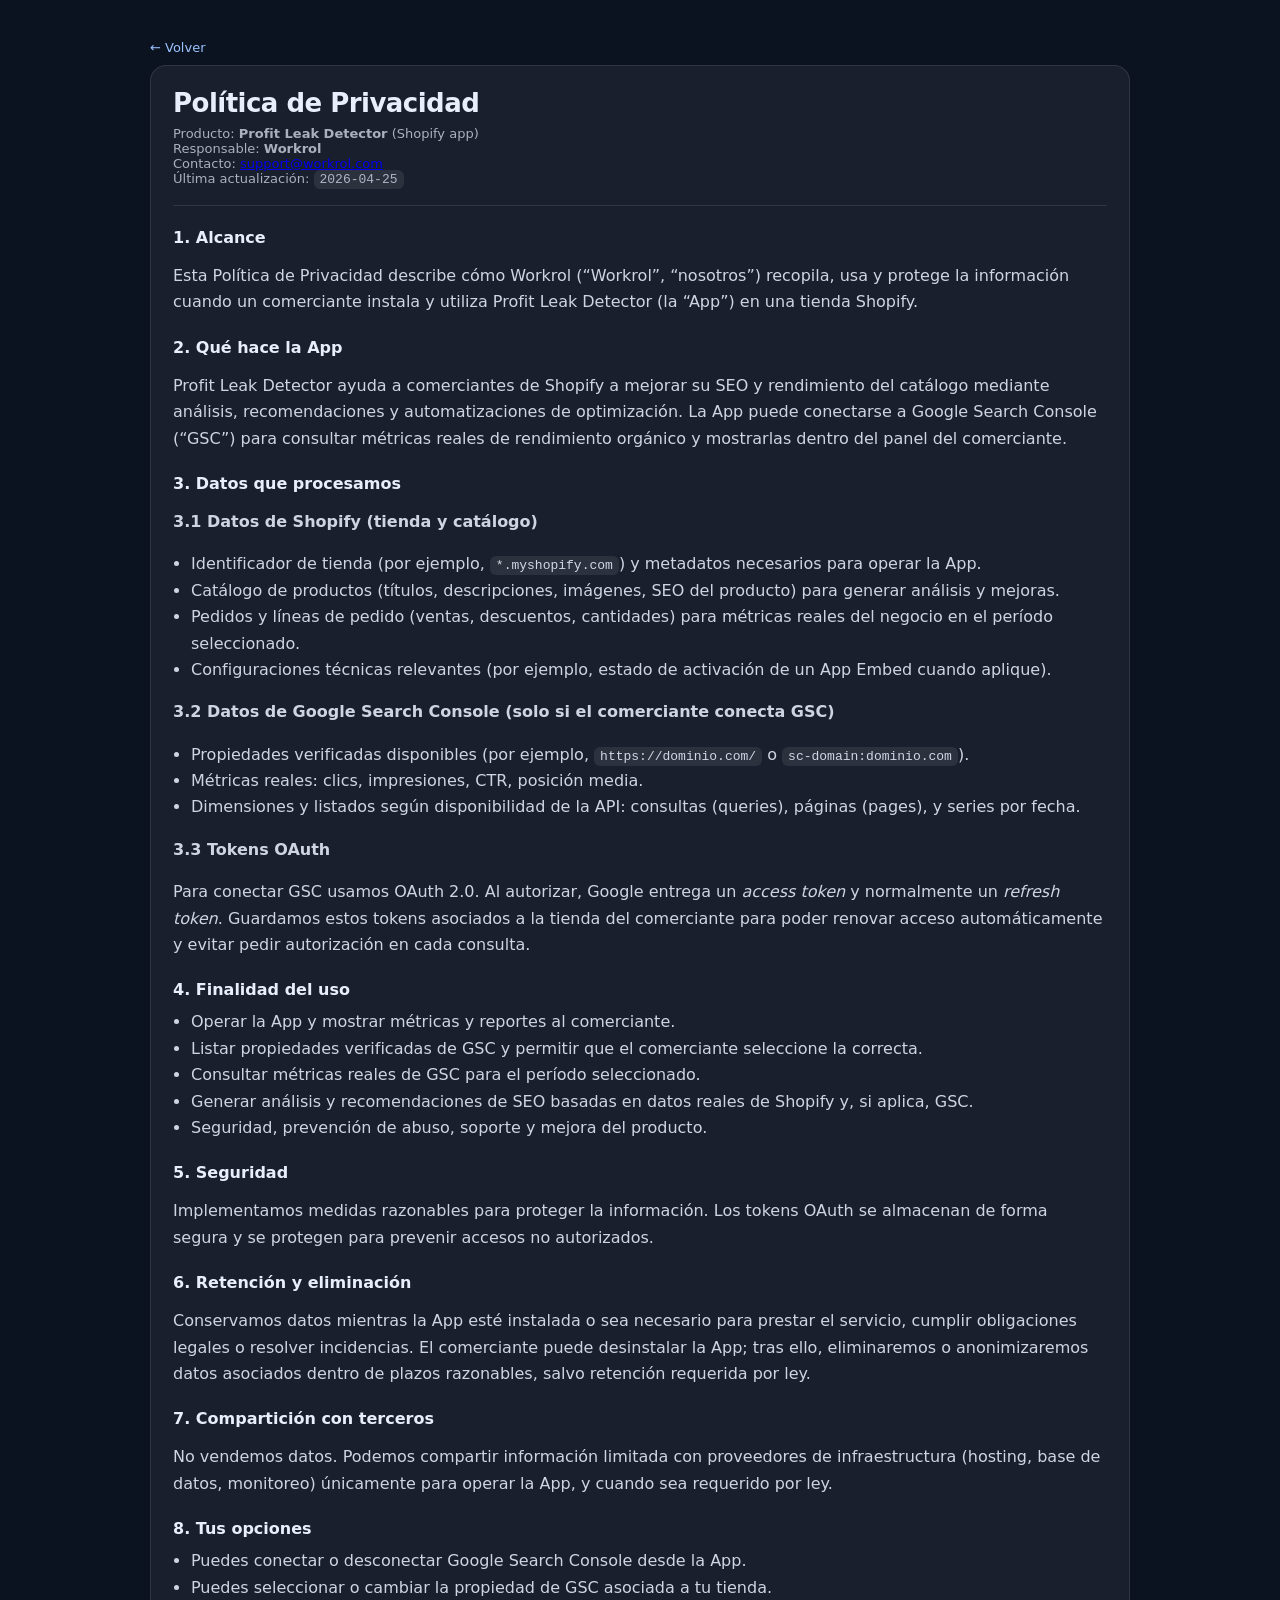
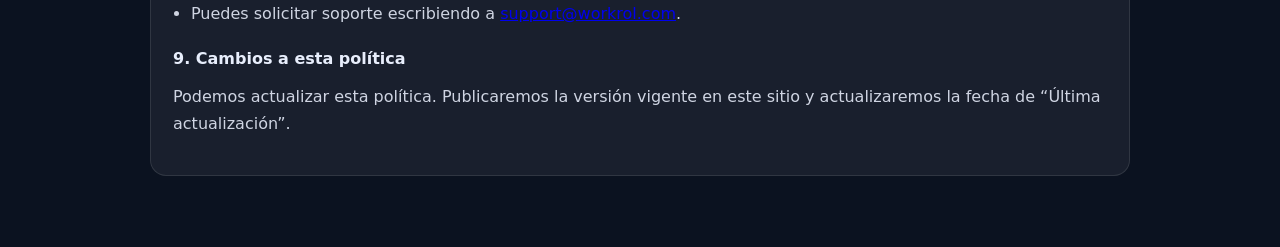
==== privacy.html @ 9bccf67a "Initial legal pages Made-with: Cursor" ====
<!doctype html>
<html lang="es">
  <head>
    <meta charset="utf-8" />
    <meta name="viewport" content="width=device-width, initial-scale=1" />
    <title>Política de Privacidad — Profit Leak Detector</title>
    <meta name="description" content="Política de Privacidad de Profit Leak Detector." />
    <style>
      :root { color-scheme: light; }
      body { font-family: ui-sans-serif, system-ui, -apple-system, Segoe UI, Roboto, Arial, sans-serif; margin: 0; background: #0b1220; color: #e8eefc; }
      .wrap { max-width: 980px; margin: 0 auto; padding: 40px 20px 72px; }
      .top a { color: #9cc3ff; text-decoration: none; }
      .top a:hover { text-decoration: underline; }
      .card { background: rgba(255,255,255,0.06); border: 1px solid rgba(255,255,255,0.10); border-radius: 16px; padding: 22px; }
      h1 { font-size: 26px; margin: 0 0 8px; letter-spacing: -0.02em; }
      h2 { font-size: 16px; margin: 22px 0 10px; }
      p, li { line-height: 1.65; color: rgba(232,238,252,0.88); }
      ul { margin: 10px 0; padding-left: 18px; }
      .muted { color: rgba(232,238,252,0.70); font-size: 13px; }
      code { background: rgba(255,255,255,0.08); padding: 2px 6px; border-radius: 6px; }
      .hr { height: 1px; background: rgba(255,255,255,0.10); margin: 18px 0; }
    </style>
  </head>
  <body>
    <div class="wrap">
      <div class="top muted" style="margin-bottom: 10px;">
        <a href="./index.html">← Volver</a>
      </div>
      <div class="card">
        <h1>Política de Privacidad</h1>
        <div class="muted">
          Producto: <strong>Profit Leak Detector</strong> (Shopify app)<br />
          Responsable: <strong>Workrol</strong><br />
          Contacto: <a href="mailto:support@workrol.com">support@workrol.com</a><br />
          Última actualización: <code>2026-04-25</code>
        </div>

        <div class="hr"></div>

        <h2>1. Alcance</h2>
        <p>
          Esta Política de Privacidad describe cómo Workrol (“Workrol”, “nosotros”) recopila, usa y protege la información
          cuando un comerciante instala y utiliza Profit Leak Detector (la “App”) en una tienda Shopify.
        </p>

        <h2>2. Qué hace la App</h2>
        <p>
          Profit Leak Detector ayuda a comerciantes de Shopify a mejorar su SEO y rendimiento del catálogo mediante análisis,
          recomendaciones y automatizaciones de optimización. La App puede conectarse a Google Search Console (“GSC”) para
          consultar métricas reales de rendimiento orgánico y mostrarlas dentro del panel del comerciante.
        </p>

        <h2>3. Datos que procesamos</h2>
        <p><strong>3.1 Datos de Shopify (tienda y catálogo)</strong></p>
        <ul>
          <li>Identificador de tienda (por ejemplo, <code>*.myshopify.com</code>) y metadatos necesarios para operar la App.</li>
          <li>Catálogo de productos (títulos, descripciones, imágenes, SEO del producto) para generar análisis y mejoras.</li>
          <li>Pedidos y líneas de pedido (ventas, descuentos, cantidades) para métricas reales del negocio en el período seleccionado.</li>
          <li>Configuraciones técnicas relevantes (por ejemplo, estado de activación de un App Embed cuando aplique).</li>
        </ul>

        <p><strong>3.2 Datos de Google Search Console (solo si el comerciante conecta GSC)</strong></p>
        <ul>
          <li>Propiedades verificadas disponibles (por ejemplo, <code>https://dominio.com/</code> o <code>sc-domain:dominio.com</code>).</li>
          <li>Métricas reales: clics, impresiones, CTR, posición media.</li>
          <li>Dimensiones y listados según disponibilidad de la API: consultas (queries), páginas (pages), y series por fecha.</li>
        </ul>

        <p><strong>3.3 Tokens OAuth</strong></p>
        <p>
          Para conectar GSC usamos OAuth 2.0. Al autorizar, Google entrega un <em>access token</em> y normalmente un <em>refresh token</em>.
          Guardamos estos tokens asociados a la tienda del comerciante para poder renovar acceso automáticamente y evitar pedir autorización
          en cada consulta.
        </p>

        <h2>4. Finalidad del uso</h2>
        <ul>
          <li>Operar la App y mostrar métricas y reportes al comerciante.</li>
          <li>Listar propiedades verificadas de GSC y permitir que el comerciante seleccione la correcta.</li>
          <li>Consultar métricas reales de GSC para el período seleccionado.</li>
          <li>Generar análisis y recomendaciones de SEO basadas en datos reales de Shopify y, si aplica, GSC.</li>
          <li>Seguridad, prevención de abuso, soporte y mejora del producto.</li>
        </ul>

        <h2>5. Seguridad</h2>
        <p>
          Implementamos medidas razonables para proteger la información. Los tokens OAuth se almacenan de forma segura y
          se protegen para prevenir accesos no autorizados.
        </p>

        <h2>6. Retención y eliminación</h2>
        <p>
          Conservamos datos mientras la App esté instalada o sea necesario para prestar el servicio, cumplir obligaciones legales
          o resolver incidencias. El comerciante puede desinstalar la App; tras ello, eliminaremos o anonimizaremos datos asociados
          dentro de plazos razonables, salvo retención requerida por ley.
        </p>

        <h2>7. Compartición con terceros</h2>
        <p>
          No vendemos datos. Podemos compartir información limitada con proveedores de infraestructura (hosting, base de datos, monitoreo)
          únicamente para operar la App, y cuando sea requerido por ley.
        </p>

        <h2>8. Tus opciones</h2>
        <ul>
          <li>Puedes conectar o desconectar Google Search Console desde la App.</li>
          <li>Puedes seleccionar o cambiar la propiedad de GSC asociada a tu tienda.</li>
          <li>Puedes solicitar soporte escribiendo a <a href="mailto:support@workrol.com">support@workrol.com</a>.</li>
        </ul>

        <h2>9. Cambios a esta política</h2>
        <p>
          Podemos actualizar esta política. Publicaremos la versión vigente en este sitio y actualizaremos la fecha de “Última actualización”.
        </p>
      </div>
    </div>
  </body>
</html>
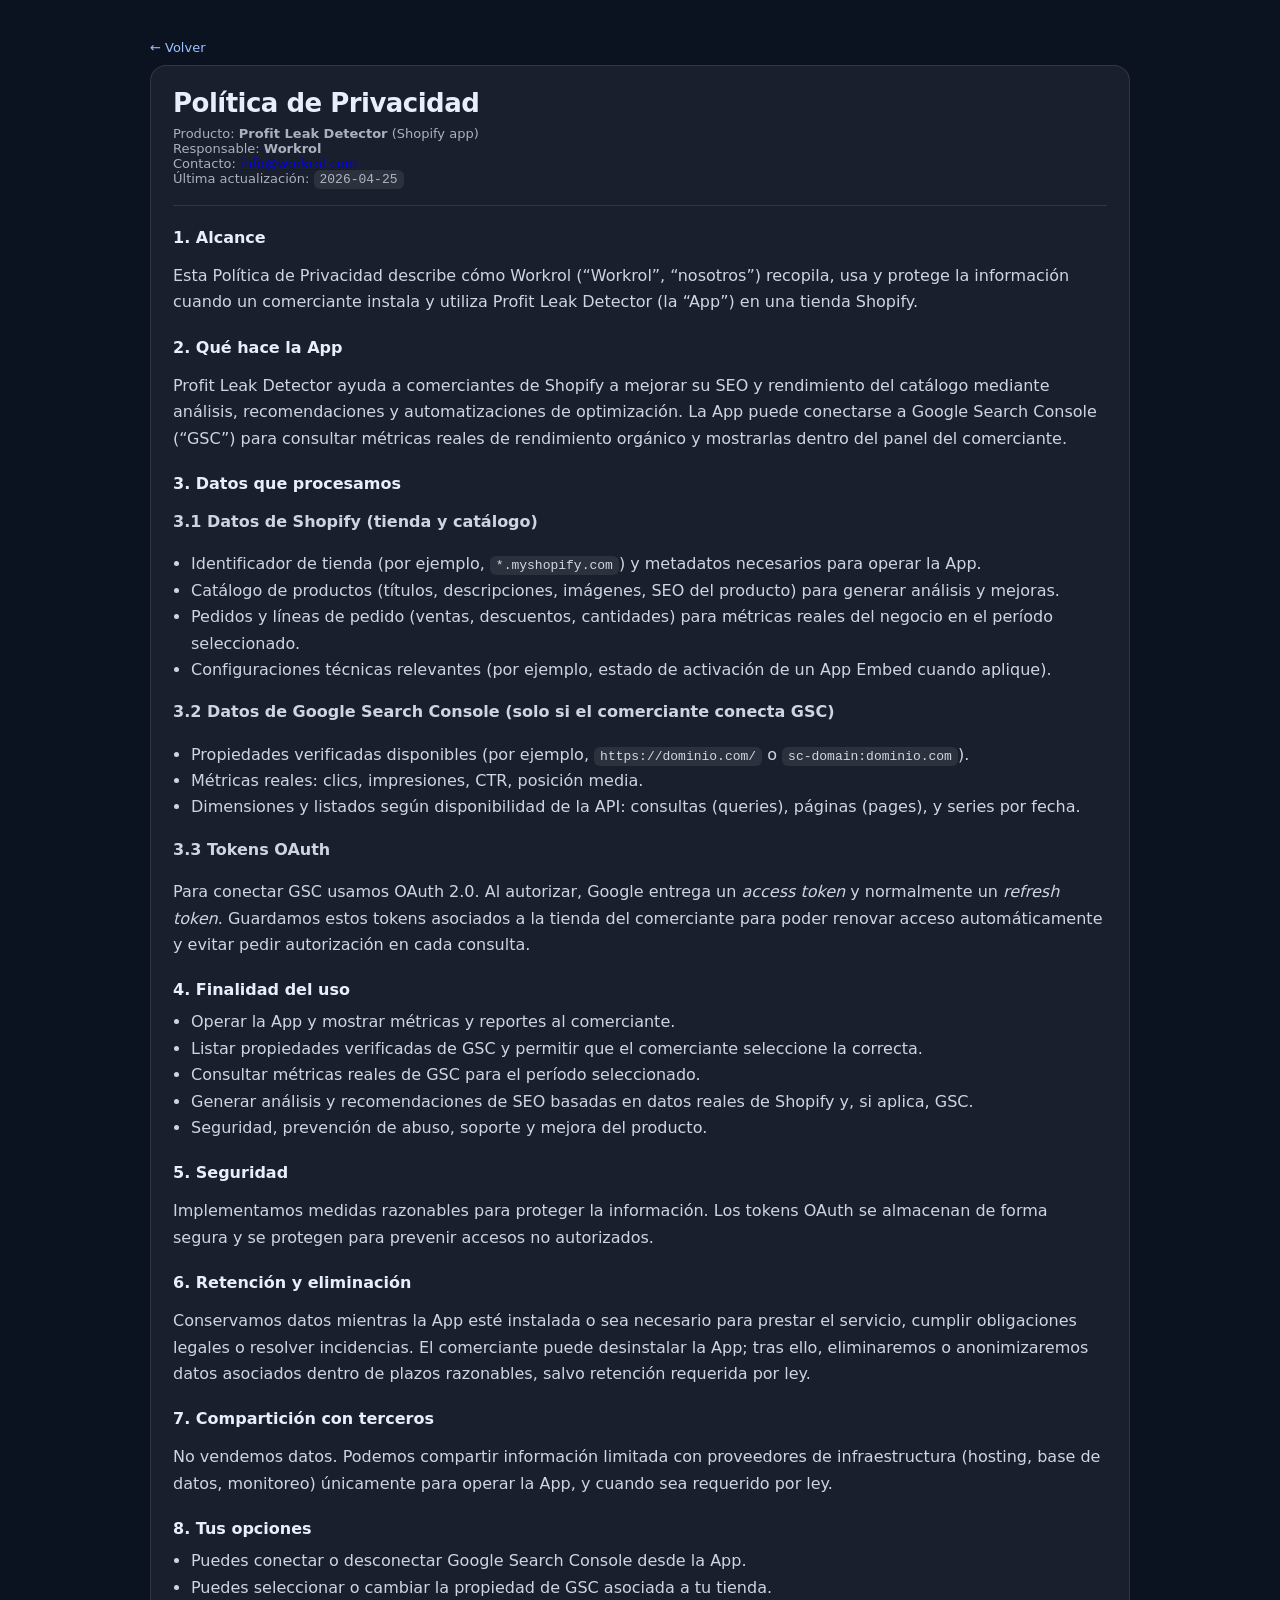
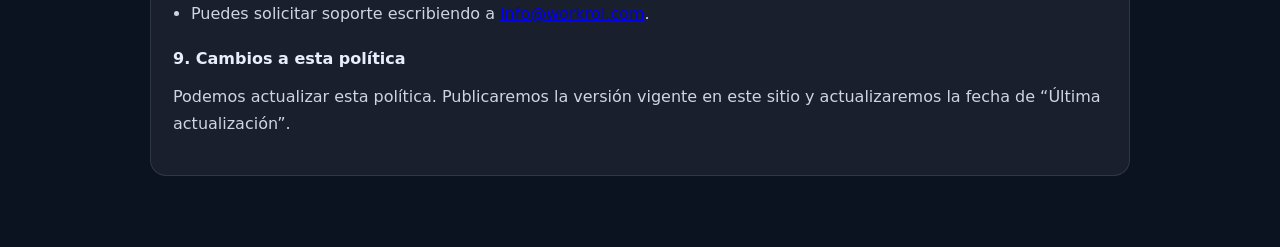
==== commit 2461f3ce: "Update support email and add support page Made-with: Cursor" ====
--- a/privacy.html
+++ b/privacy.html
@@ -31,7 +31,7 @@
         <div class="muted">
           Producto: <strong>Profit Leak Detector</strong> (Shopify app)<br />
           Responsable: <strong>Workrol</strong><br />
-          Contacto: <a href="mailto:support@workrol.com">support@workrol.com</a><br />
+          Contacto: <a href="mailto:info@workrol.com">info@workrol.com</a><br />
           Última actualización: <code>2026-04-25</code>
         </div>
 
@@ -105,7 +105,7 @@
         <ul>
           <li>Puedes conectar o desconectar Google Search Console desde la App.</li>
           <li>Puedes seleccionar o cambiar la propiedad de GSC asociada a tu tienda.</li>
-          <li>Puedes solicitar soporte escribiendo a <a href="mailto:support@workrol.com">support@workrol.com</a>.</li>
+          <li>Puedes solicitar soporte escribiendo a <a href="mailto:info@workrol.com">info@workrol.com</a>.</li>
         </ul>
 
         <h2>9. Cambios a esta política</h2>
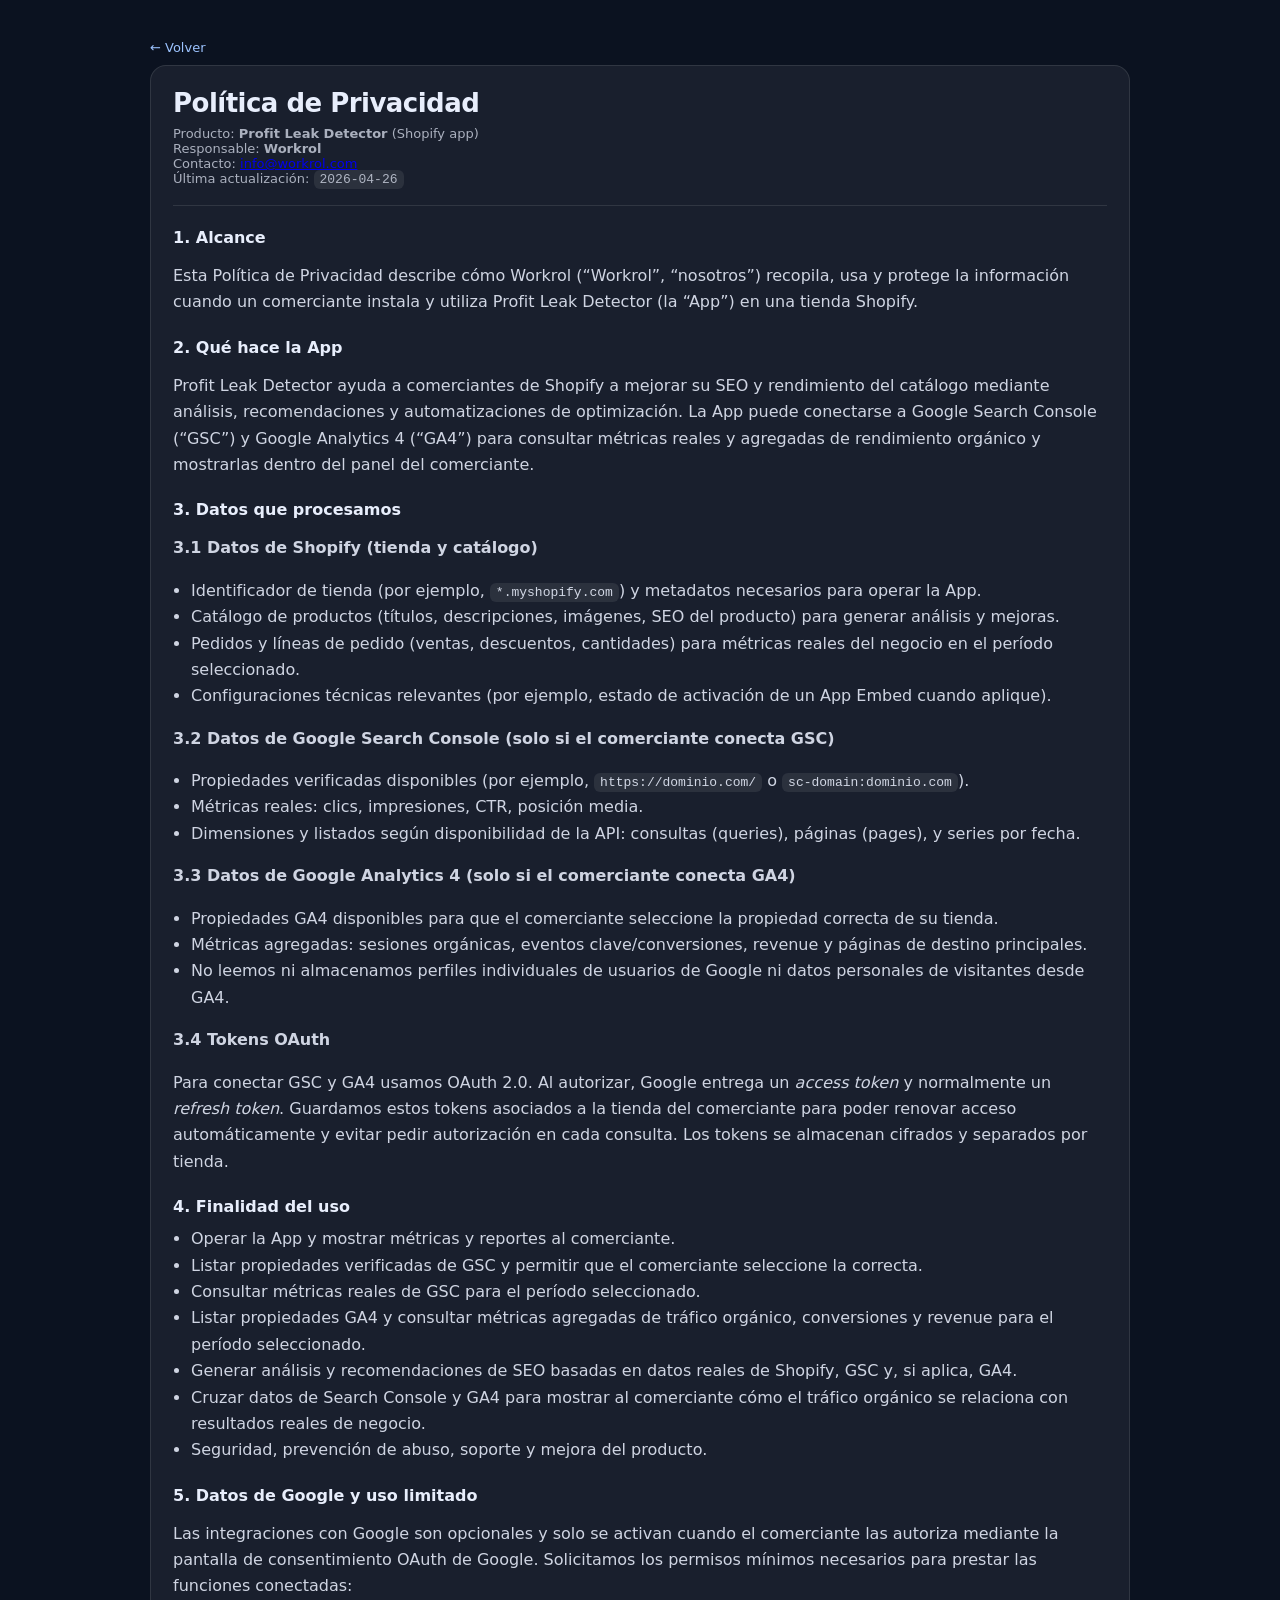
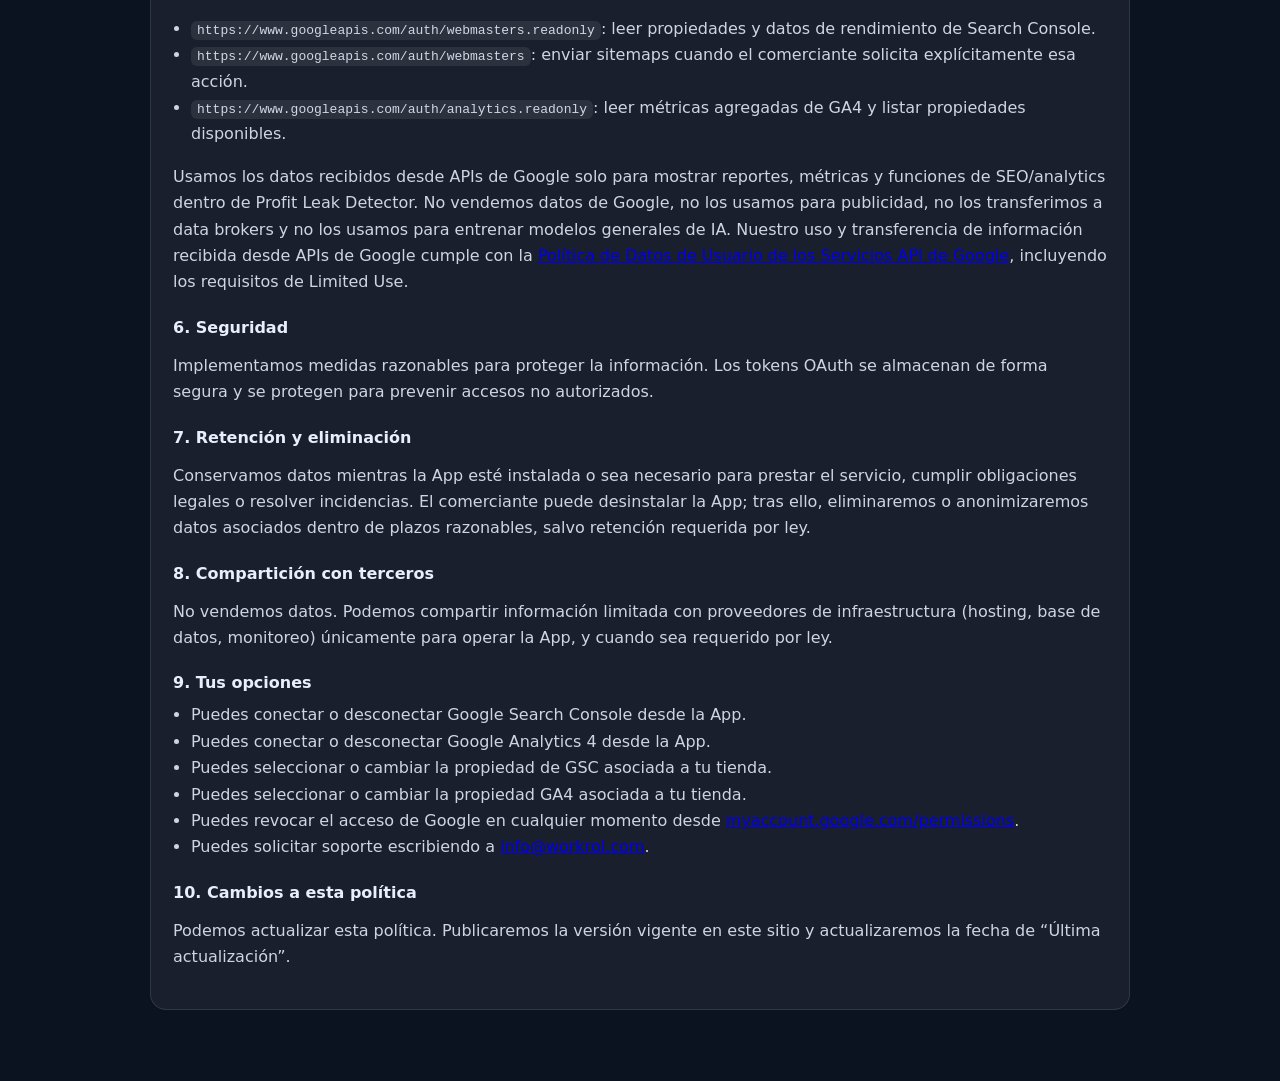
==== commit ee07e381: "Update legal pages for Google Analytics access Made-with: Cursor" ====
--- a/privacy.html
+++ b/privacy.html
@@ -32,7 +32,7 @@
           Producto: <strong>Profit Leak Detector</strong> (Shopify app)<br />
           Responsable: <strong>Workrol</strong><br />
           Contacto: <a href="mailto:info@workrol.com">info@workrol.com</a><br />
-          Última actualización: <code>2026-04-25</code>
+          Última actualización: <code>2026-04-26</code>
         </div>
 
         <div class="hr"></div>
@@ -46,8 +46,9 @@
         <h2>2. Qué hace la App</h2>
         <p>
           Profit Leak Detector ayuda a comerciantes de Shopify a mejorar su SEO y rendimiento del catálogo mediante análisis,
-          recomendaciones y automatizaciones de optimización. La App puede conectarse a Google Search Console (“GSC”) para
-          consultar métricas reales de rendimiento orgánico y mostrarlas dentro del panel del comerciante.
+          recomendaciones y automatizaciones de optimización. La App puede conectarse a Google Search Console (“GSC”) y
+          Google Analytics 4 (“GA4”) para consultar métricas reales y agregadas de rendimiento orgánico y mostrarlas dentro
+          del panel del comerciante.
         </p>
 
         <h2>3. Datos que procesamos</h2>
@@ -66,11 +67,18 @@
           <li>Dimensiones y listados según disponibilidad de la API: consultas (queries), páginas (pages), y series por fecha.</li>
         </ul>
 
-        <p><strong>3.3 Tokens OAuth</strong></p>
+        <p><strong>3.3 Datos de Google Analytics 4 (solo si el comerciante conecta GA4)</strong></p>
+        <ul>
+          <li>Propiedades GA4 disponibles para que el comerciante seleccione la propiedad correcta de su tienda.</li>
+          <li>Métricas agregadas: sesiones orgánicas, eventos clave/conversiones, revenue y páginas de destino principales.</li>
+          <li>No leemos ni almacenamos perfiles individuales de usuarios de Google ni datos personales de visitantes desde GA4.</li>
+        </ul>
+
+        <p><strong>3.4 Tokens OAuth</strong></p>
         <p>
-          Para conectar GSC usamos OAuth 2.0. Al autorizar, Google entrega un <em>access token</em> y normalmente un <em>refresh token</em>.
+          Para conectar GSC y GA4 usamos OAuth 2.0. Al autorizar, Google entrega un <em>access token</em> y normalmente un <em>refresh token</em>.
           Guardamos estos tokens asociados a la tienda del comerciante para poder renovar acceso automáticamente y evitar pedir autorización
-          en cada consulta.
+          en cada consulta. Los tokens se almacenan cifrados y separados por tienda.
         </p>
 
         <h2>4. Finalidad del uso</h2>
@@ -78,37 +86,60 @@
           <li>Operar la App y mostrar métricas y reportes al comerciante.</li>
           <li>Listar propiedades verificadas de GSC y permitir que el comerciante seleccione la correcta.</li>
           <li>Consultar métricas reales de GSC para el período seleccionado.</li>
-          <li>Generar análisis y recomendaciones de SEO basadas en datos reales de Shopify y, si aplica, GSC.</li>
+          <li>Listar propiedades GA4 y consultar métricas agregadas de tráfico orgánico, conversiones y revenue para el período seleccionado.</li>
+          <li>Generar análisis y recomendaciones de SEO basadas en datos reales de Shopify, GSC y, si aplica, GA4.</li>
+          <li>Cruzar datos de Search Console y GA4 para mostrar al comerciante cómo el tráfico orgánico se relaciona con resultados reales de negocio.</li>
           <li>Seguridad, prevención de abuso, soporte y mejora del producto.</li>
         </ul>
 
-        <h2>5. Seguridad</h2>
+        <h2>5. Datos de Google y uso limitado</h2>
+        <p>
+          Las integraciones con Google son opcionales y solo se activan cuando el comerciante las autoriza mediante la pantalla de consentimiento OAuth de Google.
+          Solicitamos los permisos mínimos necesarios para prestar las funciones conectadas:
+        </p>
+        <ul>
+          <li><code>https://www.googleapis.com/auth/webmasters.readonly</code>: leer propiedades y datos de rendimiento de Search Console.</li>
+          <li><code>https://www.googleapis.com/auth/webmasters</code>: enviar sitemaps cuando el comerciante solicita explícitamente esa acción.</li>
+          <li><code>https://www.googleapis.com/auth/analytics.readonly</code>: leer métricas agregadas de GA4 y listar propiedades disponibles.</li>
+        </ul>
+        <p>
+          Usamos los datos recibidos desde APIs de Google solo para mostrar reportes, métricas y funciones de SEO/analytics dentro de Profit Leak Detector.
+          No vendemos datos de Google, no los usamos para publicidad, no los transferimos a data brokers y no los usamos para entrenar modelos generales de IA.
+          Nuestro uso y transferencia de información recibida desde APIs de Google cumple con la
+          <a href="https://developers.google.com/terms/api-services-user-data-policy" target="_blank" rel="noopener">Política de Datos de Usuario de los Servicios API de Google</a>,
+          incluyendo los requisitos de Limited Use.
+        </p>
+
+        <h2>6. Seguridad</h2>
         <p>
           Implementamos medidas razonables para proteger la información. Los tokens OAuth se almacenan de forma segura y
           se protegen para prevenir accesos no autorizados.
         </p>
 
-        <h2>6. Retención y eliminación</h2>
+        <h2>7. Retención y eliminación</h2>
         <p>
           Conservamos datos mientras la App esté instalada o sea necesario para prestar el servicio, cumplir obligaciones legales
           o resolver incidencias. El comerciante puede desinstalar la App; tras ello, eliminaremos o anonimizaremos datos asociados
           dentro de plazos razonables, salvo retención requerida por ley.
         </p>
 
-        <h2>7. Compartición con terceros</h2>
+        <h2>8. Compartición con terceros</h2>
         <p>
           No vendemos datos. Podemos compartir información limitada con proveedores de infraestructura (hosting, base de datos, monitoreo)
           únicamente para operar la App, y cuando sea requerido por ley.
         </p>
 
-        <h2>8. Tus opciones</h2>
+        <h2>9. Tus opciones</h2>
         <ul>
           <li>Puedes conectar o desconectar Google Search Console desde la App.</li>
+          <li>Puedes conectar o desconectar Google Analytics 4 desde la App.</li>
           <li>Puedes seleccionar o cambiar la propiedad de GSC asociada a tu tienda.</li>
+          <li>Puedes seleccionar o cambiar la propiedad GA4 asociada a tu tienda.</li>
+          <li>Puedes revocar el acceso de Google en cualquier momento desde <a href="https://myaccount.google.com/permissions" target="_blank" rel="noopener">myaccount.google.com/permissions</a>.</li>
           <li>Puedes solicitar soporte escribiendo a <a href="mailto:info@workrol.com">info@workrol.com</a>.</li>
         </ul>
 
-        <h2>9. Cambios a esta política</h2>
+        <h2>10. Cambios a esta política</h2>
         <p>
           Podemos actualizar esta política. Publicaremos la versión vigente en este sitio y actualizaremos la fecha de “Última actualización”.
         </p>
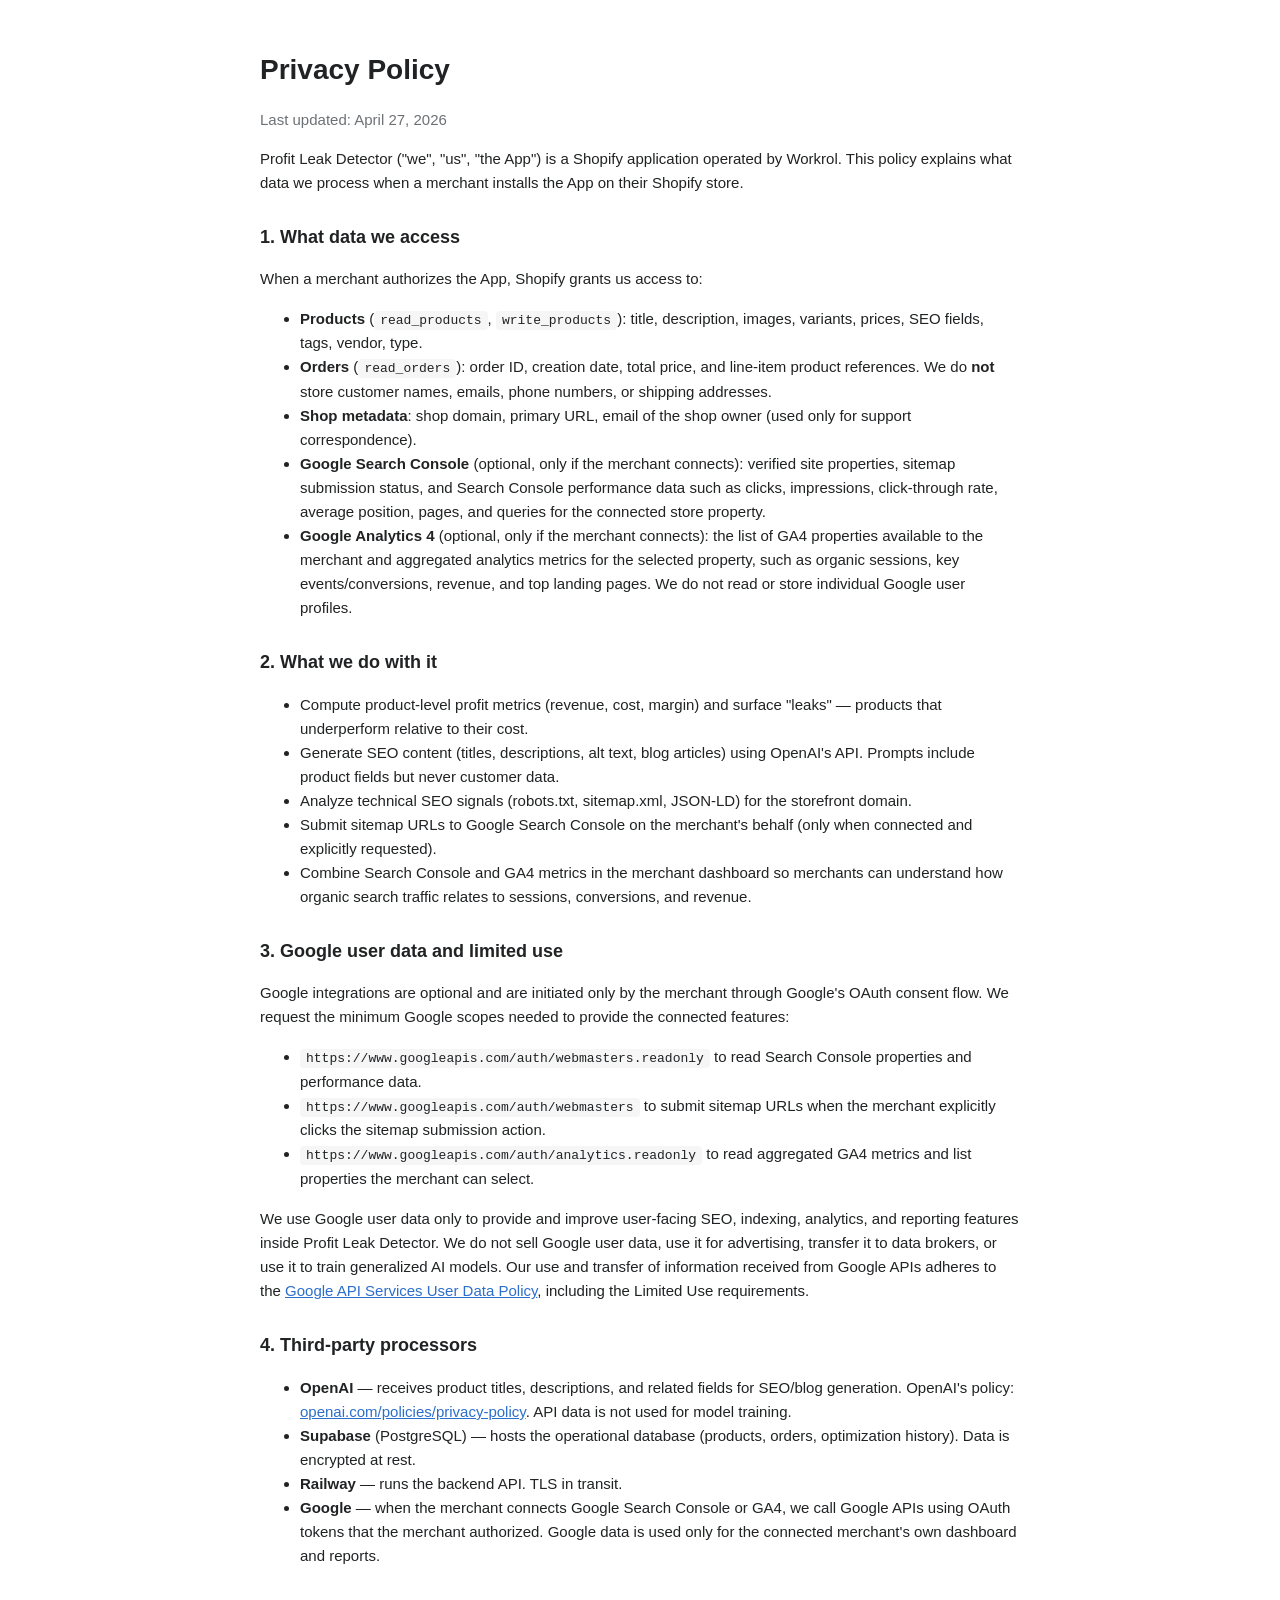
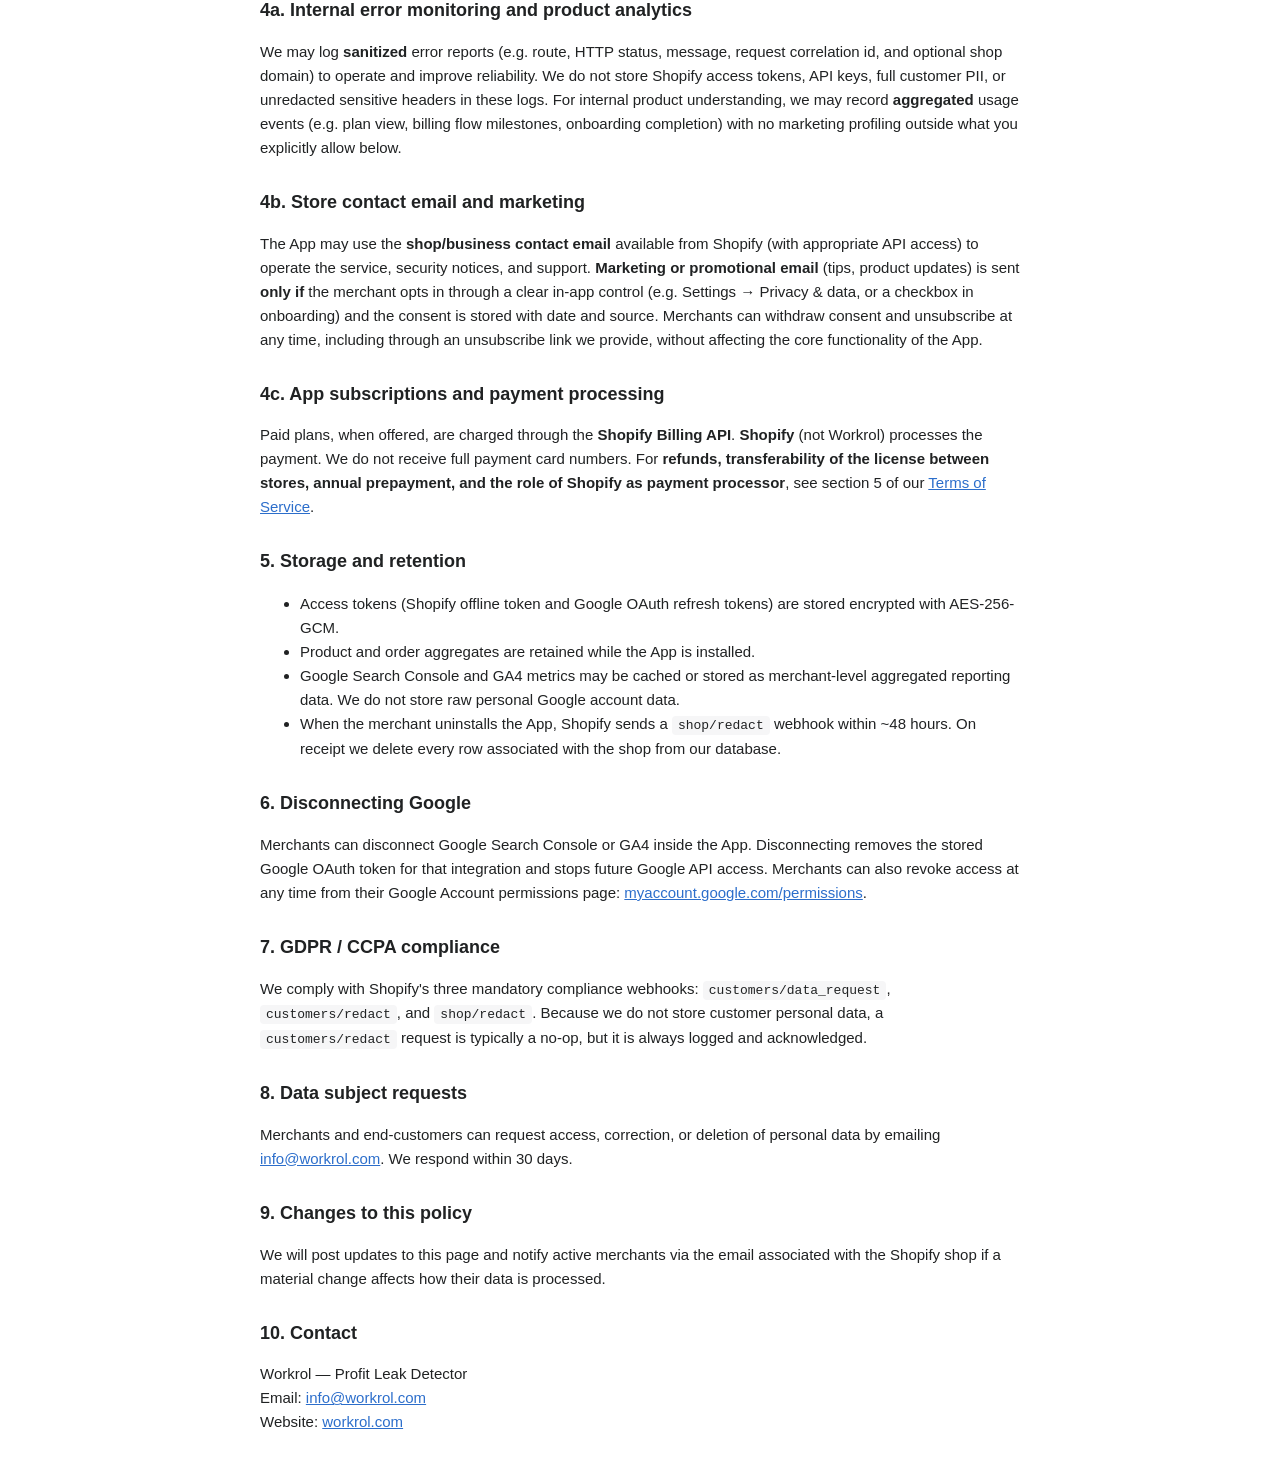
==== commit 1114206a: "Update legal pages for Shopify review Made-with: Cursor" ====
--- a/privacy.html
+++ b/privacy.html
@@ -1,149 +1,134 @@
-<!doctype html>
-<html lang="es">
-  <head>
-    <meta charset="utf-8" />
-    <meta name="viewport" content="width=device-width, initial-scale=1" />
-    <title>Política de Privacidad — Profit Leak Detector</title>
-    <meta name="description" content="Política de Privacidad de Profit Leak Detector." />
-    <style>
-      :root { color-scheme: light; }
-      body { font-family: ui-sans-serif, system-ui, -apple-system, Segoe UI, Roboto, Arial, sans-serif; margin: 0; background: #0b1220; color: #e8eefc; }
-      .wrap { max-width: 980px; margin: 0 auto; padding: 40px 20px 72px; }
-      .top a { color: #9cc3ff; text-decoration: none; }
-      .top a:hover { text-decoration: underline; }
-      .card { background: rgba(255,255,255,0.06); border: 1px solid rgba(255,255,255,0.10); border-radius: 16px; padding: 22px; }
-      h1 { font-size: 26px; margin: 0 0 8px; letter-spacing: -0.02em; }
-      h2 { font-size: 16px; margin: 22px 0 10px; }
-      p, li { line-height: 1.65; color: rgba(232,238,252,0.88); }
-      ul { margin: 10px 0; padding-left: 18px; }
-      .muted { color: rgba(232,238,252,0.70); font-size: 13px; }
-      code { background: rgba(255,255,255,0.08); padding: 2px 6px; border-radius: 6px; }
-      .hr { height: 1px; background: rgba(255,255,255,0.10); margin: 18px 0; }
-    </style>
-  </head>
-  <body>
-    <div class="wrap">
-      <div class="top muted" style="margin-bottom: 10px;">
-        <a href="./index.html">← Volver</a>
-      </div>
-      <div class="card">
-        <h1>Política de Privacidad</h1>
-        <div class="muted">
-          Producto: <strong>Profit Leak Detector</strong> (Shopify app)<br />
-          Responsable: <strong>Workrol</strong><br />
-          Contacto: <a href="mailto:info@workrol.com">info@workrol.com</a><br />
-          Última actualización: <code>2026-04-26</code>
-        </div>
+<!DOCTYPE html>
+<html lang="en">
+<head>
+<meta charset="UTF-8">
+<meta name="viewport" content="width=device-width, initial-scale=1.0">
+<title>Privacy Policy · Profit Leak Detector</title>
+<style>
+  :root { color-scheme: light; }
+  body { font-family: -apple-system, BlinkMacSystemFont, "Segoe UI", Roboto, sans-serif;
+         max-width: 760px; margin: 48px auto; padding: 0 24px; color: #202223; line-height: 1.6; }
+  h1 { font-size: 28px; margin-bottom: 8px; }
+  h2 { font-size: 18px; margin-top: 28px; }
+  p, li { font-size: 15px; }
+  code { background: #F6F6F7; padding: 2px 6px; border-radius: 4px; font-size: 13px; }
+  .muted { color: #6D7175; }
+  a { color: #2C6ECB; }
+</style>
+</head>
+<body>
+<h1>Privacy Policy</h1>
+<p class="muted">Last updated: April 27, 2026</p>
 
-        <div class="hr"></div>
+<p>
+  Profit Leak Detector ("we", "us", "the App") is a Shopify application operated by Workrol.
+  This policy explains what data we process when a merchant installs the App on their Shopify store.
+</p>
 
-        <h2>1. Alcance</h2>
-        <p>
-          Esta Política de Privacidad describe cómo Workrol (“Workrol”, “nosotros”) recopila, usa y protege la información
-          cuando un comerciante instala y utiliza Profit Leak Detector (la “App”) en una tienda Shopify.
-        </p>
+<h2>1. What data we access</h2>
+<p>When a merchant authorizes the App, Shopify grants us access to:</p>
+<ul>
+  <li><strong>Products</strong> (<code>read_products</code>, <code>write_products</code>): title, description, images, variants, prices, SEO fields, tags, vendor, type.</li>
+  <li><strong>Orders</strong> (<code>read_orders</code>): order ID, creation date, total price, and line-item product references. We do <strong>not</strong> store customer names, emails, phone numbers, or shipping addresses.</li>
+  <li><strong>Shop metadata</strong>: shop domain, primary URL, email of the shop owner (used only for support correspondence).</li>
+  <li><strong>Google Search Console</strong> (optional, only if the merchant connects): verified site properties, sitemap submission status, and Search Console performance data such as clicks, impressions, click-through rate, average position, pages, and queries for the connected store property.</li>
+  <li><strong>Google Analytics 4</strong> (optional, only if the merchant connects): the list of GA4 properties available to the merchant and aggregated analytics metrics for the selected property, such as organic sessions, key events/conversions, revenue, and top landing pages. We do not read or store individual Google user profiles.</li>
+</ul>
 
-        <h2>2. Qué hace la App</h2>
-        <p>
-          Profit Leak Detector ayuda a comerciantes de Shopify a mejorar su SEO y rendimiento del catálogo mediante análisis,
-          recomendaciones y automatizaciones de optimización. La App puede conectarse a Google Search Console (“GSC”) y
-          Google Analytics 4 (“GA4”) para consultar métricas reales y agregadas de rendimiento orgánico y mostrarlas dentro
-          del panel del comerciante.
-        </p>
+<h2>2. What we do with it</h2>
+<ul>
+  <li>Compute product-level profit metrics (revenue, cost, margin) and surface "leaks" — products that underperform relative to their cost.</li>
+  <li>Generate SEO content (titles, descriptions, alt text, blog articles) using OpenAI's API. Prompts include product fields but never customer data.</li>
+  <li>Analyze technical SEO signals (robots.txt, sitemap.xml, JSON-LD) for the storefront domain.</li>
+  <li>Submit sitemap URLs to Google Search Console on the merchant's behalf (only when connected and explicitly requested).</li>
+  <li>Combine Search Console and GA4 metrics in the merchant dashboard so merchants can understand how organic search traffic relates to sessions, conversions, and revenue.</li>
+</ul>
 
-        <h2>3. Datos que procesamos</h2>
-        <p><strong>3.1 Datos de Shopify (tienda y catálogo)</strong></p>
-        <ul>
-          <li>Identificador de tienda (por ejemplo, <code>*.myshopify.com</code>) y metadatos necesarios para operar la App.</li>
-          <li>Catálogo de productos (títulos, descripciones, imágenes, SEO del producto) para generar análisis y mejoras.</li>
-          <li>Pedidos y líneas de pedido (ventas, descuentos, cantidades) para métricas reales del negocio en el período seleccionado.</li>
-          <li>Configuraciones técnicas relevantes (por ejemplo, estado de activación de un App Embed cuando aplique).</li>
-        </ul>
+<h2>3. Google user data and limited use</h2>
+<p>
+  Google integrations are optional and are initiated only by the merchant through Google's OAuth consent flow.
+  We request the minimum Google scopes needed to provide the connected features:
+</p>
+<ul>
+  <li><code>https://www.googleapis.com/auth/webmasters.readonly</code> to read Search Console properties and performance data.</li>
+  <li><code>https://www.googleapis.com/auth/webmasters</code> to submit sitemap URLs when the merchant explicitly clicks the sitemap submission action.</li>
+  <li><code>https://www.googleapis.com/auth/analytics.readonly</code> to read aggregated GA4 metrics and list properties the merchant can select.</li>
+</ul>
+<p>
+  We use Google user data only to provide and improve user-facing SEO, indexing, analytics, and reporting features inside Profit Leak Detector.
+  We do not sell Google user data, use it for advertising, transfer it to data brokers, or use it to train generalized AI models.
+  Our use and transfer of information received from Google APIs adheres to the
+  <a href="https://developers.google.com/terms/api-services-user-data-policy" target="_blank" rel="noopener">Google API Services User Data Policy</a>,
+  including the Limited Use requirements.
+</p>
 
-        <p><strong>3.2 Datos de Google Search Console (solo si el comerciante conecta GSC)</strong></p>
-        <ul>
-          <li>Propiedades verificadas disponibles (por ejemplo, <code>https://dominio.com/</code> o <code>sc-domain:dominio.com</code>).</li>
-          <li>Métricas reales: clics, impresiones, CTR, posición media.</li>
-          <li>Dimensiones y listados según disponibilidad de la API: consultas (queries), páginas (pages), y series por fecha.</li>
-        </ul>
+<h2>4. Third-party processors</h2>
+<ul>
+  <li><strong>OpenAI</strong> — receives product titles, descriptions, and related fields for SEO/blog generation. OpenAI's policy: <a href="https://openai.com/policies/privacy-policy" target="_blank" rel="noopener">openai.com/policies/privacy-policy</a>. API data is not used for model training.</li>
+  <li><strong>Supabase</strong> (PostgreSQL) — hosts the operational database (products, orders, optimization history). Data is encrypted at rest.</li>
+  <li><strong>Railway</strong> — runs the backend API. TLS in transit.</li>
+  <li><strong>Google</strong> — when the merchant connects Google Search Console or GA4, we call Google APIs using OAuth tokens that the merchant authorized. Google data is used only for the connected merchant's own dashboard and reports.</li>
+</ul>
 
-        <p><strong>3.3 Datos de Google Analytics 4 (solo si el comerciante conecta GA4)</strong></p>
-        <ul>
-          <li>Propiedades GA4 disponibles para que el comerciante seleccione la propiedad correcta de su tienda.</li>
-          <li>Métricas agregadas: sesiones orgánicas, eventos clave/conversiones, revenue y páginas de destino principales.</li>
-          <li>No leemos ni almacenamos perfiles individuales de usuarios de Google ni datos personales de visitantes desde GA4.</li>
-        </ul>
+<h2>4a. Internal error monitoring and product analytics</h2>
+<p>
+  We may log <strong>sanitized</strong> error reports (e.g. route, HTTP status, message, request correlation id, and optional shop domain) to operate and improve reliability.
+  We do not store Shopify access tokens, API keys, full customer PII, or unredacted sensitive headers in these logs.
+  For internal product understanding, we may record <strong>aggregated</strong> usage events (e.g. plan view, billing flow milestones, onboarding completion) with no marketing profiling outside what you explicitly allow below.
+</p>
 
-        <p><strong>3.4 Tokens OAuth</strong></p>
-        <p>
-          Para conectar GSC y GA4 usamos OAuth 2.0. Al autorizar, Google entrega un <em>access token</em> y normalmente un <em>refresh token</em>.
-          Guardamos estos tokens asociados a la tienda del comerciante para poder renovar acceso automáticamente y evitar pedir autorización
-          en cada consulta. Los tokens se almacenan cifrados y separados por tienda.
-        </p>
+<h2>4b. Store contact email and marketing</h2>
+<p>
+  The App may use the <strong>shop/business contact email</strong> available from Shopify (with appropriate API access) to operate the service, security notices, and support.
+  <strong>Marketing or promotional email</strong> (tips, product updates) is sent <strong>only if</strong> the merchant opts in through a clear in-app control (e.g. Settings → Privacy & data, or a checkbox in onboarding) and the consent is stored with date and source.
+  Merchants can withdraw consent and unsubscribe at any time, including through an unsubscribe link we provide, without affecting the core functionality of the App.
+</p>
 
-        <h2>4. Finalidad del uso</h2>
-        <ul>
-          <li>Operar la App y mostrar métricas y reportes al comerciante.</li>
-          <li>Listar propiedades verificadas de GSC y permitir que el comerciante seleccione la correcta.</li>
-          <li>Consultar métricas reales de GSC para el período seleccionado.</li>
-          <li>Listar propiedades GA4 y consultar métricas agregadas de tráfico orgánico, conversiones y revenue para el período seleccionado.</li>
-          <li>Generar análisis y recomendaciones de SEO basadas en datos reales de Shopify, GSC y, si aplica, GA4.</li>
-          <li>Cruzar datos de Search Console y GA4 para mostrar al comerciante cómo el tráfico orgánico se relaciona con resultados reales de negocio.</li>
-          <li>Seguridad, prevención de abuso, soporte y mejora del producto.</li>
-        </ul>
+<h2>4c. App subscriptions and payment processing</h2>
+<p>
+  Paid plans, when offered, are charged through the <strong>Shopify Billing API</strong>. <strong>Shopify</strong> (not Workrol) processes the payment. We do not receive full payment card numbers. For
+  <strong>refunds, transferability of the license between stores, annual prepayment, and the role of Shopify as payment processor</strong>, see section 5 of our
+  <a href="terms.html">Terms of Service</a>.
+</p>
 
-        <h2>5. Datos de Google y uso limitado</h2>
-        <p>
-          Las integraciones con Google son opcionales y solo se activan cuando el comerciante las autoriza mediante la pantalla de consentimiento OAuth de Google.
-          Solicitamos los permisos mínimos necesarios para prestar las funciones conectadas:
-        </p>
-        <ul>
-          <li><code>https://www.googleapis.com/auth/webmasters.readonly</code>: leer propiedades y datos de rendimiento de Search Console.</li>
-          <li><code>https://www.googleapis.com/auth/webmasters</code>: enviar sitemaps cuando el comerciante solicita explícitamente esa acción.</li>
-          <li><code>https://www.googleapis.com/auth/analytics.readonly</code>: leer métricas agregadas de GA4 y listar propiedades disponibles.</li>
-        </ul>
-        <p>
-          Usamos los datos recibidos desde APIs de Google solo para mostrar reportes, métricas y funciones de SEO/analytics dentro de Profit Leak Detector.
-          No vendemos datos de Google, no los usamos para publicidad, no los transferimos a data brokers y no los usamos para entrenar modelos generales de IA.
-          Nuestro uso y transferencia de información recibida desde APIs de Google cumple con la
-          <a href="https://developers.google.com/terms/api-services-user-data-policy" target="_blank" rel="noopener">Política de Datos de Usuario de los Servicios API de Google</a>,
-          incluyendo los requisitos de Limited Use.
-        </p>
+<h2>5. Storage and retention</h2>
+<ul>
+  <li>Access tokens (Shopify offline token and Google OAuth refresh tokens) are stored encrypted with AES-256-GCM.</li>
+  <li>Product and order aggregates are retained while the App is installed.</li>
+  <li>Google Search Console and GA4 metrics may be cached or stored as merchant-level aggregated reporting data. We do not store raw personal Google account data.</li>
+  <li>When the merchant uninstalls the App, Shopify sends a <code>shop/redact</code> webhook within ~48 hours. On receipt we delete every row associated with the shop from our database.</li>
+</ul>
 
-        <h2>6. Seguridad</h2>
-        <p>
-          Implementamos medidas razonables para proteger la información. Los tokens OAuth se almacenan de forma segura y
-          se protegen para prevenir accesos no autorizados.
-        </p>
+<h2>6. Disconnecting Google</h2>
+<p>
+  Merchants can disconnect Google Search Console or GA4 inside the App. Disconnecting removes the stored Google OAuth token for that integration and stops future Google API access.
+  Merchants can also revoke access at any time from their Google Account permissions page:
+  <a href="https://myaccount.google.com/permissions" target="_blank" rel="noopener">myaccount.google.com/permissions</a>.
+</p>
 
-        <h2>7. Retención y eliminación</h2>
-        <p>
-          Conservamos datos mientras la App esté instalada o sea necesario para prestar el servicio, cumplir obligaciones legales
-          o resolver incidencias. El comerciante puede desinstalar la App; tras ello, eliminaremos o anonimizaremos datos asociados
-          dentro de plazos razonables, salvo retención requerida por ley.
-        </p>
+<h2>7. GDPR / CCPA compliance</h2>
+<p>
+  We comply with Shopify's three mandatory compliance webhooks:
+  <code>customers/data_request</code>, <code>customers/redact</code>, and <code>shop/redact</code>.
+  Because we do not store customer personal data, a <code>customers/redact</code> request is typically a no-op, but it is always logged and acknowledged.
+</p>
 
-        <h2>8. Compartición con terceros</h2>
-        <p>
-          No vendemos datos. Podemos compartir información limitada con proveedores de infraestructura (hosting, base de datos, monitoreo)
-          únicamente para operar la App, y cuando sea requerido por ley.
-        </p>
+<h2>8. Data subject requests</h2>
+<p>
+  Merchants and end-customers can request access, correction, or deletion of personal data by emailing
+  <a href="mailto:info@workrol.com">info@workrol.com</a>. We respond within 30 days.
+</p>
 
-        <h2>9. Tus opciones</h2>
-        <ul>
-          <li>Puedes conectar o desconectar Google Search Console desde la App.</li>
-          <li>Puedes conectar o desconectar Google Analytics 4 desde la App.</li>
-          <li>Puedes seleccionar o cambiar la propiedad de GSC asociada a tu tienda.</li>
-          <li>Puedes seleccionar o cambiar la propiedad GA4 asociada a tu tienda.</li>
-          <li>Puedes revocar el acceso de Google en cualquier momento desde <a href="https://myaccount.google.com/permissions" target="_blank" rel="noopener">myaccount.google.com/permissions</a>.</li>
-          <li>Puedes solicitar soporte escribiendo a <a href="mailto:info@workrol.com">info@workrol.com</a>.</li>
-        </ul>
+<h2>9. Changes to this policy</h2>
+<p>
+  We will post updates to this page and notify active merchants via the email associated with the Shopify shop if a material change affects how their data is processed.
+</p>
 
-        <h2>10. Cambios a esta política</h2>
-        <p>
-          Podemos actualizar esta política. Publicaremos la versión vigente en este sitio y actualizaremos la fecha de “Última actualización”.
-        </p>
-      </div>
-    </div>
-  </body>
+<h2>10. Contact</h2>
+<p>
+  Workrol — Profit Leak Detector<br>
+  Email: <a href="mailto:info@workrol.com">info@workrol.com</a><br>
+  Website: <a href="https://workrol.com" target="_blank" rel="noopener">workrol.com</a>
+</p>
+</body>
 </html>
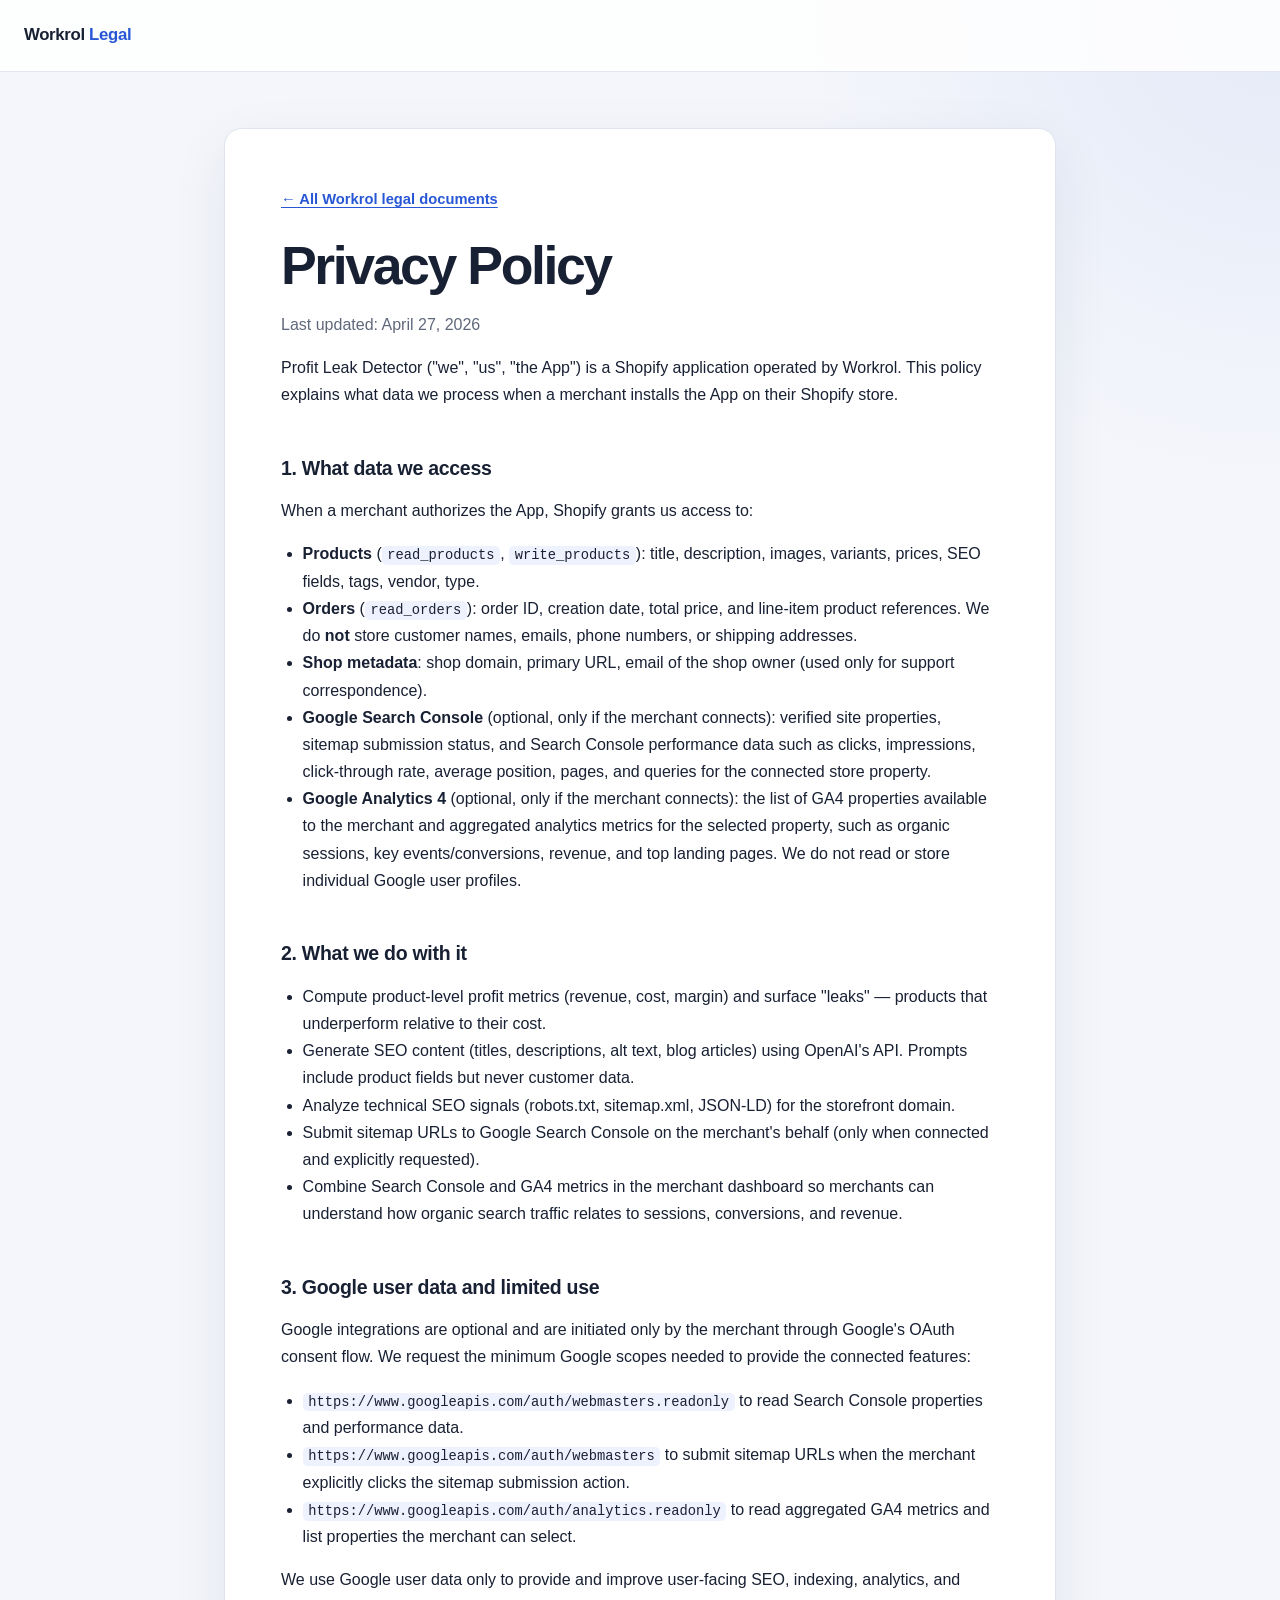
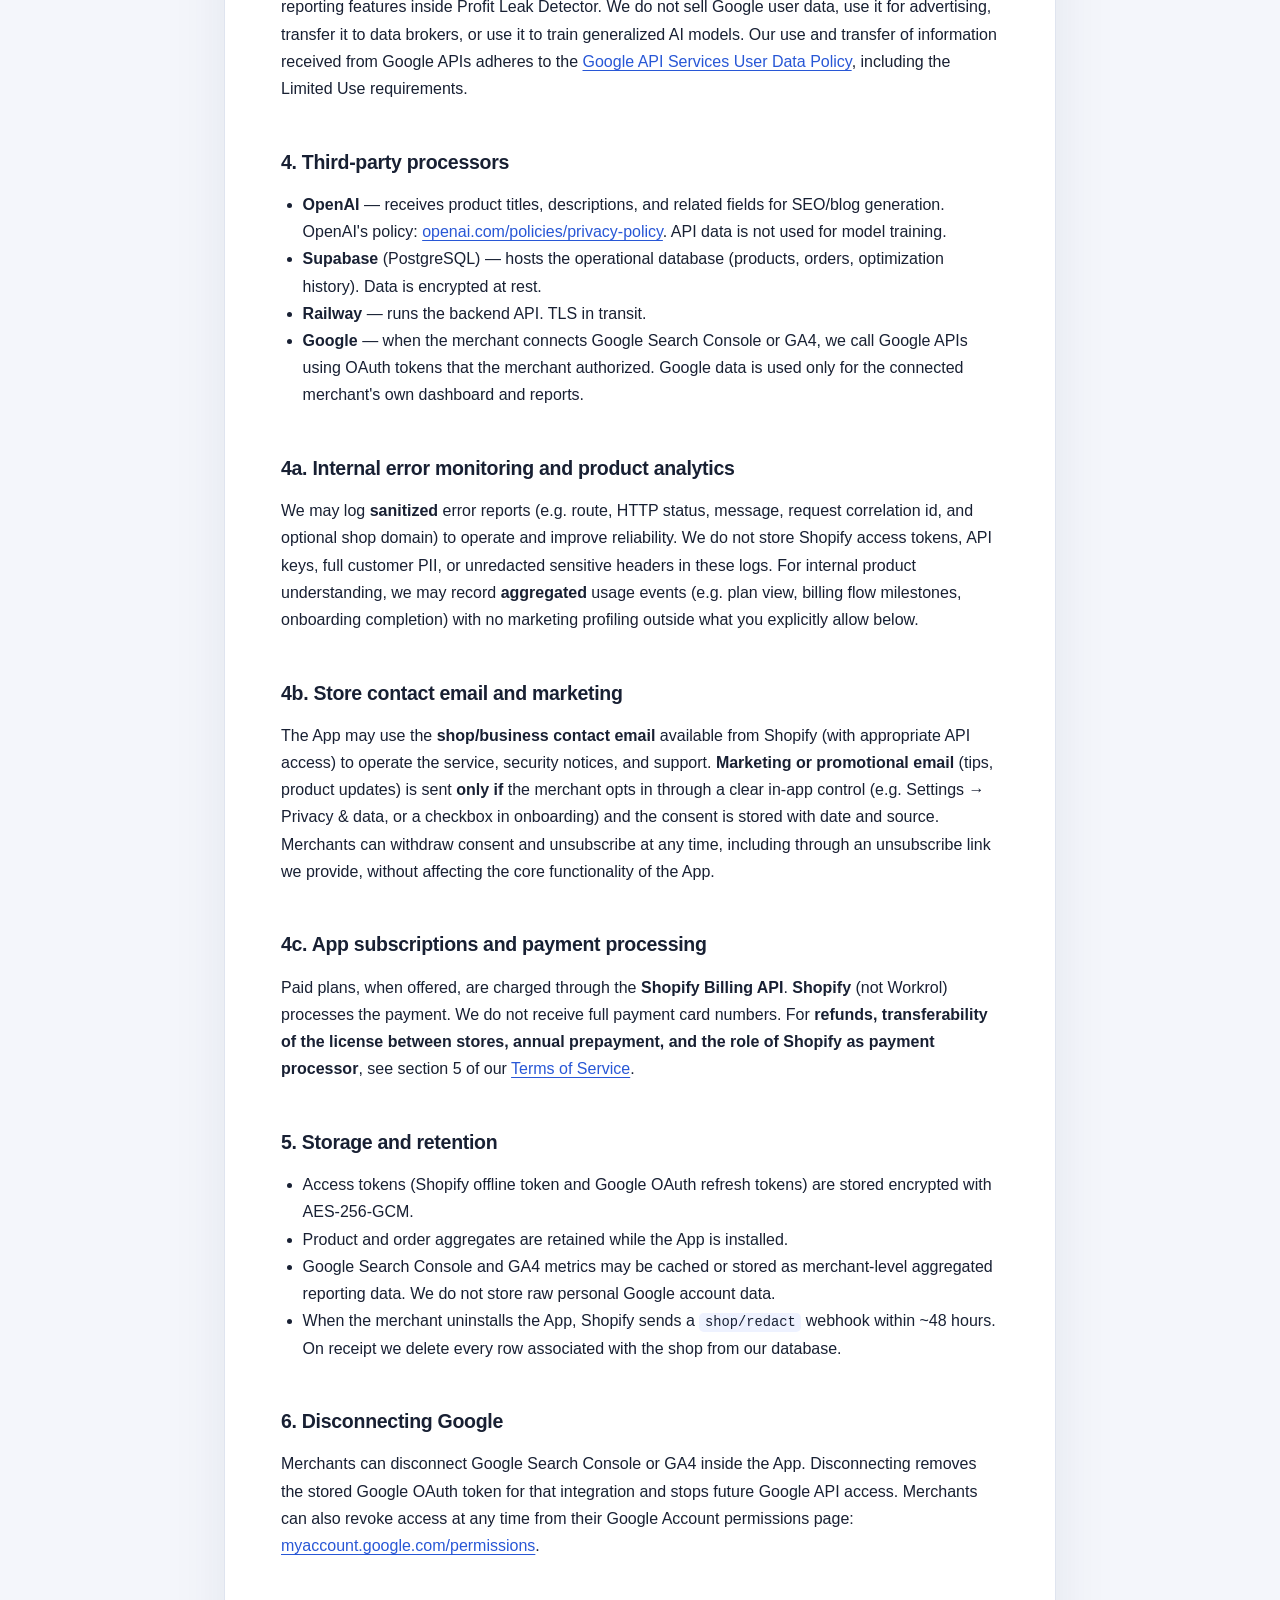
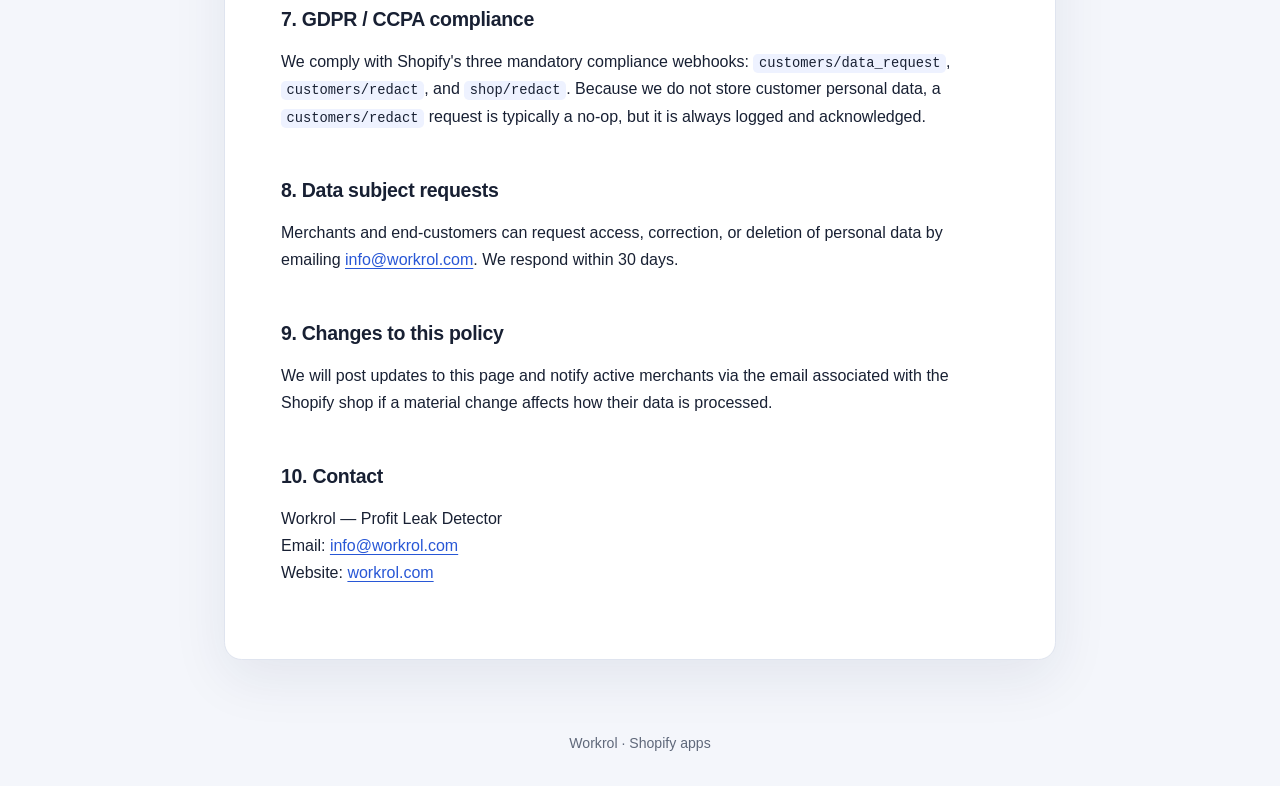
==== commit 2e9aeb9f: "Restructure Workrol legal pages by app" ====
--- a/privacy.html
+++ b/privacy.html
@@ -3,132 +3,18 @@
 <head>
 <meta charset="UTF-8">
 <meta name="viewport" content="width=device-width, initial-scale=1.0">
-<title>Privacy Policy · Profit Leak Detector</title>
-<style>
-  :root { color-scheme: light; }
-  body { font-family: -apple-system, BlinkMacSystemFont, "Segoe UI", Roboto, sans-serif;
-         max-width: 760px; margin: 48px auto; padding: 0 24px; color: #202223; line-height: 1.6; }
-  h1 { font-size: 28px; margin-bottom: 8px; }
-  h2 { font-size: 18px; margin-top: 28px; }
-  p, li { font-size: 15px; }
-  code { background: #F6F6F7; padding: 2px 6px; border-radius: 4px; font-size: 13px; }
-  .muted { color: #6D7175; }
-  a { color: #2C6ECB; }
-</style>
+<meta http-equiv="refresh" content="0; url=/profit-leak-detector/privacy/">
+<title>Privacy Policy moved · Profit Leak Detector</title>
+<meta name="description" content="The Profit Leak Detector Privacy Policy has moved to its permanent Workrol Legal URL.">
+<link rel="canonical" href="https://legal.workrol.com/profit-leak-detector/privacy/">
+<link rel="stylesheet" href="assets/legal.css">
 </head>
-<body>
-<h1>Privacy Policy</h1>
-<p class="muted">Last updated: April 27, 2026</p>
-
-<p>
-  Profit Leak Detector ("we", "us", "the App") is a Shopify application operated by Workrol.
-  This policy explains what data we process when a merchant installs the App on their Shopify store.
-</p>
-
-<h2>1. What data we access</h2>
-<p>When a merchant authorizes the App, Shopify grants us access to:</p>
-<ul>
-  <li><strong>Products</strong> (<code>read_products</code>, <code>write_products</code>): title, description, images, variants, prices, SEO fields, tags, vendor, type.</li>
-  <li><strong>Orders</strong> (<code>read_orders</code>): order ID, creation date, total price, and line-item product references. We do <strong>not</strong> store customer names, emails, phone numbers, or shipping addresses.</li>
-  <li><strong>Shop metadata</strong>: shop domain, primary URL, email of the shop owner (used only for support correspondence).</li>
-  <li><strong>Google Search Console</strong> (optional, only if the merchant connects): verified site properties, sitemap submission status, and Search Console performance data such as clicks, impressions, click-through rate, average position, pages, and queries for the connected store property.</li>
-  <li><strong>Google Analytics 4</strong> (optional, only if the merchant connects): the list of GA4 properties available to the merchant and aggregated analytics metrics for the selected property, such as organic sessions, key events/conversions, revenue, and top landing pages. We do not read or store individual Google user profiles.</li>
-</ul>
-
-<h2>2. What we do with it</h2>
-<ul>
-  <li>Compute product-level profit metrics (revenue, cost, margin) and surface "leaks" — products that underperform relative to their cost.</li>
-  <li>Generate SEO content (titles, descriptions, alt text, blog articles) using OpenAI's API. Prompts include product fields but never customer data.</li>
-  <li>Analyze technical SEO signals (robots.txt, sitemap.xml, JSON-LD) for the storefront domain.</li>
-  <li>Submit sitemap URLs to Google Search Console on the merchant's behalf (only when connected and explicitly requested).</li>
-  <li>Combine Search Console and GA4 metrics in the merchant dashboard so merchants can understand how organic search traffic relates to sessions, conversions, and revenue.</li>
-</ul>
-
-<h2>3. Google user data and limited use</h2>
-<p>
-  Google integrations are optional and are initiated only by the merchant through Google's OAuth consent flow.
-  We request the minimum Google scopes needed to provide the connected features:
-</p>
-<ul>
-  <li><code>https://www.googleapis.com/auth/webmasters.readonly</code> to read Search Console properties and performance data.</li>
-  <li><code>https://www.googleapis.com/auth/webmasters</code> to submit sitemap URLs when the merchant explicitly clicks the sitemap submission action.</li>
-  <li><code>https://www.googleapis.com/auth/analytics.readonly</code> to read aggregated GA4 metrics and list properties the merchant can select.</li>
-</ul>
-<p>
-  We use Google user data only to provide and improve user-facing SEO, indexing, analytics, and reporting features inside Profit Leak Detector.
-  We do not sell Google user data, use it for advertising, transfer it to data brokers, or use it to train generalized AI models.
-  Our use and transfer of information received from Google APIs adheres to the
-  <a href="https://developers.google.com/terms/api-services-user-data-policy" target="_blank" rel="noopener">Google API Services User Data Policy</a>,
-  including the Limited Use requirements.
-</p>
-
-<h2>4. Third-party processors</h2>
-<ul>
-  <li><strong>OpenAI</strong> — receives product titles, descriptions, and related fields for SEO/blog generation. OpenAI's policy: <a href="https://openai.com/policies/privacy-policy" target="_blank" rel="noopener">openai.com/policies/privacy-policy</a>. API data is not used for model training.</li>
-  <li><strong>Supabase</strong> (PostgreSQL) — hosts the operational database (products, orders, optimization history). Data is encrypted at rest.</li>
-  <li><strong>Railway</strong> — runs the backend API. TLS in transit.</li>
-  <li><strong>Google</strong> — when the merchant connects Google Search Console or GA4, we call Google APIs using OAuth tokens that the merchant authorized. Google data is used only for the connected merchant's own dashboard and reports.</li>
-</ul>
-
-<h2>4a. Internal error monitoring and product analytics</h2>
-<p>
-  We may log <strong>sanitized</strong> error reports (e.g. route, HTTP status, message, request correlation id, and optional shop domain) to operate and improve reliability.
-  We do not store Shopify access tokens, API keys, full customer PII, or unredacted sensitive headers in these logs.
-  For internal product understanding, we may record <strong>aggregated</strong> usage events (e.g. plan view, billing flow milestones, onboarding completion) with no marketing profiling outside what you explicitly allow below.
-</p>
-
-<h2>4b. Store contact email and marketing</h2>
-<p>
-  The App may use the <strong>shop/business contact email</strong> available from Shopify (with appropriate API access) to operate the service, security notices, and support.
-  <strong>Marketing or promotional email</strong> (tips, product updates) is sent <strong>only if</strong> the merchant opts in through a clear in-app control (e.g. Settings → Privacy & data, or a checkbox in onboarding) and the consent is stored with date and source.
-  Merchants can withdraw consent and unsubscribe at any time, including through an unsubscribe link we provide, without affecting the core functionality of the App.
-</p>
-
-<h2>4c. App subscriptions and payment processing</h2>
-<p>
-  Paid plans, when offered, are charged through the <strong>Shopify Billing API</strong>. <strong>Shopify</strong> (not Workrol) processes the payment. We do not receive full payment card numbers. For
-  <strong>refunds, transferability of the license between stores, annual prepayment, and the role of Shopify as payment processor</strong>, see section 5 of our
-  <a href="terms.html">Terms of Service</a>.
-</p>
-
-<h2>5. Storage and retention</h2>
-<ul>
-  <li>Access tokens (Shopify offline token and Google OAuth refresh tokens) are stored encrypted with AES-256-GCM.</li>
-  <li>Product and order aggregates are retained while the App is installed.</li>
-  <li>Google Search Console and GA4 metrics may be cached or stored as merchant-level aggregated reporting data. We do not store raw personal Google account data.</li>
-  <li>When the merchant uninstalls the App, Shopify sends a <code>shop/redact</code> webhook within ~48 hours. On receipt we delete every row associated with the shop from our database.</li>
-</ul>
-
-<h2>6. Disconnecting Google</h2>
-<p>
-  Merchants can disconnect Google Search Console or GA4 inside the App. Disconnecting removes the stored Google OAuth token for that integration and stops future Google API access.
-  Merchants can also revoke access at any time from their Google Account permissions page:
-  <a href="https://myaccount.google.com/permissions" target="_blank" rel="noopener">myaccount.google.com/permissions</a>.
-</p>
-
-<h2>7. GDPR / CCPA compliance</h2>
-<p>
-  We comply with Shopify's three mandatory compliance webhooks:
-  <code>customers/data_request</code>, <code>customers/redact</code>, and <code>shop/redact</code>.
-  Because we do not store customer personal data, a <code>customers/redact</code> request is typically a no-op, but it is always logged and acknowledged.
-</p>
-
-<h2>8. Data subject requests</h2>
-<p>
-  Merchants and end-customers can request access, correction, or deletion of personal data by emailing
-  <a href="mailto:info@workrol.com">info@workrol.com</a>. We respond within 30 days.
-</p>
-
-<h2>9. Changes to this policy</h2>
-<p>
-  We will post updates to this page and notify active merchants via the email associated with the Shopify shop if a material change affects how their data is processed.
-</p>
-
-<h2>10. Contact</h2>
-<p>
-  Workrol — Profit Leak Detector<br>
-  Email: <a href="mailto:info@workrol.com">info@workrol.com</a><br>
-  Website: <a href="https://workrol.com" target="_blank" rel="noopener">workrol.com</a>
-</p>
+<body class="stub-page">
+<main class="stub-card">
+  <h1>This page has moved</h1>
+  <p>The Profit Leak Detector Privacy Policy is now available at <a href="/profit-leak-detector/privacy/">its permanent URL</a>.</p>
+  <p><a href="/">Return to the Workrol Legal index</a>.</p>
+  <p class="updated">Last updated: September 6, 2026</p>
+</main>
 </body>
 </html>
--- a/assets/legal.css
+++ b/assets/legal.css
@@ -0,0 +1,360 @@
+:root {
+  color-scheme: light;
+  --ink: #182033;
+  --muted: #5f687a;
+  --accent: #2857d6;
+  --accent-strong: #183ca0;
+  --paper: #ffffff;
+  --canvas: #f4f6fb;
+  --soft: #eef2ff;
+  --line: #dfe4ef;
+  --shadow: 0 18px 55px rgba(31, 43, 72, 0.08);
+  font-family: Inter, ui-sans-serif, -apple-system, BlinkMacSystemFont, "Segoe UI", sans-serif;
+  font-synthesis: none;
+}
+
+* {
+  box-sizing: border-box;
+}
+
+html {
+  scroll-behavior: smooth;
+}
+
+body {
+  margin: 0;
+  min-height: 100vh;
+  background:
+    radial-gradient(circle at top right, rgba(40, 87, 214, 0.08), transparent 30rem),
+    var(--canvas);
+  color: var(--ink);
+  font-size: 1rem;
+  line-height: 1.7;
+}
+
+a {
+  color: var(--accent);
+  text-underline-offset: 0.18em;
+  text-decoration-thickness: 0.08em;
+}
+
+a:hover {
+  color: var(--accent-strong);
+}
+
+a:focus-visible {
+  border-radius: 0.2rem;
+  outline: 3px solid rgba(40, 87, 214, 0.28);
+  outline-offset: 3px;
+}
+
+.skip-link {
+  position: fixed;
+  z-index: 10;
+  top: 0.75rem;
+  left: 0.75rem;
+  padding: 0.65rem 0.9rem;
+  border-radius: 0.5rem;
+  background: var(--ink);
+  color: #fff;
+  transform: translateY(-150%);
+}
+
+.skip-link:focus {
+  transform: translateY(0);
+}
+
+.site-header {
+  display: flex;
+  align-items: center;
+  min-height: 4.5rem;
+  padding: 0 1.5rem;
+  border-bottom: 1px solid rgba(223, 228, 239, 0.9);
+  background: rgba(255, 255, 255, 0.86);
+}
+
+.brand {
+  color: var(--ink);
+  font-size: 1.05rem;
+  font-weight: 760;
+  letter-spacing: -0.02em;
+  text-decoration: none;
+}
+
+.brand span {
+  color: var(--accent);
+  font-weight: 600;
+}
+
+.page-shell,
+.index-shell {
+  width: min(100% - 2rem, 52rem);
+  margin: 0 auto;
+  padding: 3.5rem 0 4.5rem;
+}
+
+.index-shell {
+  width: min(100% - 2rem, 64rem);
+}
+
+.legal-document,
+.app-card,
+.stub-card {
+  border: 1px solid var(--line);
+  border-radius: 1.1rem;
+  background: var(--paper);
+  box-shadow: var(--shadow);
+}
+
+.legal-document {
+  padding: clamp(1.5rem, 5vw, 3.5rem);
+}
+
+.legal-document h1,
+.index-intro h1 {
+  margin: 0.75rem 0 0.3rem;
+  font-size: clamp(2rem, 6vw, 3.35rem);
+  line-height: 1.08;
+  letter-spacing: -0.045em;
+}
+
+.legal-document h2 {
+  margin: 2.4rem 0 0.55rem;
+  padding-top: 0.5rem;
+  color: var(--ink);
+  font-size: 1.22rem;
+  line-height: 1.35;
+  letter-spacing: -0.015em;
+}
+
+.legal-document h3 {
+  margin: 1.8rem 0 0.45rem;
+  font-size: 1.05rem;
+}
+
+.legal-document p,
+.legal-document li {
+  font-size: 1rem;
+}
+
+.legal-document ul,
+.legal-document ol {
+  padding-left: 1.35rem;
+}
+
+.legal-document code {
+  padding: 0.12rem 0.35rem;
+  border-radius: 0.3rem;
+  background: var(--soft);
+  font-size: 0.86em;
+}
+
+.legal-document hr {
+  border: 0 !important;
+  border-top: 1px solid var(--line) !important;
+}
+
+.muted,
+.updated,
+.site-footer {
+  color: var(--muted);
+}
+
+.back-link {
+  display: inline-flex;
+  margin-bottom: 0.8rem;
+  font-size: 0.92rem;
+  font-weight: 650;
+}
+
+.legal-document .card {
+  margin: 1.25rem 0;
+  padding: 1.25rem;
+  border: 1px solid var(--line);
+  border-radius: 0.8rem;
+  background: var(--soft);
+}
+
+.placeholder {
+  padding: 1rem 1.1rem;
+  border: 1px dashed #a9b8e8;
+  border-radius: 0.7rem;
+  background: #f8f9ff;
+  color: var(--accent-strong);
+  font-family: ui-monospace, SFMono-Regular, Menlo, Consolas, monospace;
+  font-size: 0.94rem !important;
+}
+
+.index-intro {
+  max-width: 46rem;
+  margin-bottom: 2.2rem;
+}
+
+.eyebrow,
+.app-label {
+  margin: 0;
+  color: var(--accent);
+  font-size: 0.75rem;
+  font-weight: 780;
+  letter-spacing: 0.13em;
+  text-transform: uppercase;
+}
+
+.index-intro > p:not(.eyebrow):not(.updated) {
+  max-width: 42rem;
+  margin: 1rem 0;
+  color: var(--muted);
+  font-size: 1.1rem;
+}
+
+.primary-policy-link {
+  display: inline-flex;
+  align-items: center;
+  min-height: 2.75rem;
+  margin-top: 0.3rem;
+  padding: 0.65rem 1rem;
+  border-radius: 0.65rem;
+  background: var(--accent);
+  color: #fff;
+  font-weight: 720;
+  text-decoration: none;
+}
+
+.primary-policy-link:hover {
+  background: var(--accent-strong);
+  color: #fff;
+}
+
+.apps-grid {
+  display: grid;
+  grid-template-columns: repeat(2, minmax(0, 1fr));
+  gap: 1.2rem;
+}
+
+.app-card {
+  padding: clamp(1.35rem, 4vw, 2rem);
+}
+
+.app-card:first-child {
+  border-color: #c8d3f3;
+}
+
+.app-card h2 {
+  margin: 0.45rem 0 0.35rem;
+  font-size: 1.4rem;
+  letter-spacing: -0.025em;
+}
+
+.app-description {
+  min-height: 3.4rem;
+  margin: 0;
+  color: var(--muted);
+}
+
+.document-links {
+  display: grid;
+  gap: 0.55rem;
+  margin: 1.35rem 0 0;
+  padding: 0;
+  list-style: none;
+}
+
+.document-links a {
+  display: flex;
+  justify-content: space-between;
+  gap: 1rem;
+  padding: 0.7rem 0;
+  border-top: 1px solid var(--line);
+  font-weight: 650;
+  text-decoration: none;
+}
+
+.document-links a::after {
+  content: "→";
+}
+
+.site-footer {
+  padding: 0 1rem 2rem;
+  text-align: center;
+  font-size: 0.88rem;
+}
+
+.stub-page {
+  display: grid;
+  min-height: 100vh;
+  place-items: center;
+  padding: 1rem;
+}
+
+.stub-card {
+  width: min(100%, 36rem);
+  padding: clamp(1.5rem, 5vw, 2.5rem);
+  text-align: center;
+}
+
+.stub-card h1 {
+  margin-top: 0;
+  font-size: clamp(1.65rem, 5vw, 2.2rem);
+}
+
+.visually-hidden {
+  position: absolute;
+  width: 1px;
+  height: 1px;
+  padding: 0;
+  margin: -1px;
+  overflow: hidden;
+  clip: rect(0, 0, 0, 0);
+  white-space: nowrap;
+  border: 0;
+}
+
+@media (max-width: 42rem) {
+  .site-header {
+    min-height: 4rem;
+    padding: 0 1rem;
+  }
+
+  .page-shell,
+  .index-shell {
+    width: min(100% - 1.25rem, 52rem);
+    padding: 1.5rem 0 3rem;
+  }
+
+  .legal-document {
+    border-radius: 0.85rem;
+    padding: 1.3rem;
+  }
+
+  .apps-grid {
+    grid-template-columns: 1fr;
+  }
+
+  .app-description {
+    min-height: auto;
+  }
+}
+
+@media print {
+  body {
+    background: #fff;
+  }
+
+  .site-header,
+  .back-link,
+  .site-footer,
+  .skip-link {
+    display: none;
+  }
+
+  .page-shell {
+    width: 100%;
+    padding: 0;
+  }
+
+  .legal-document {
+    border: 0;
+    box-shadow: none;
+    padding: 0;
+  }
+}
